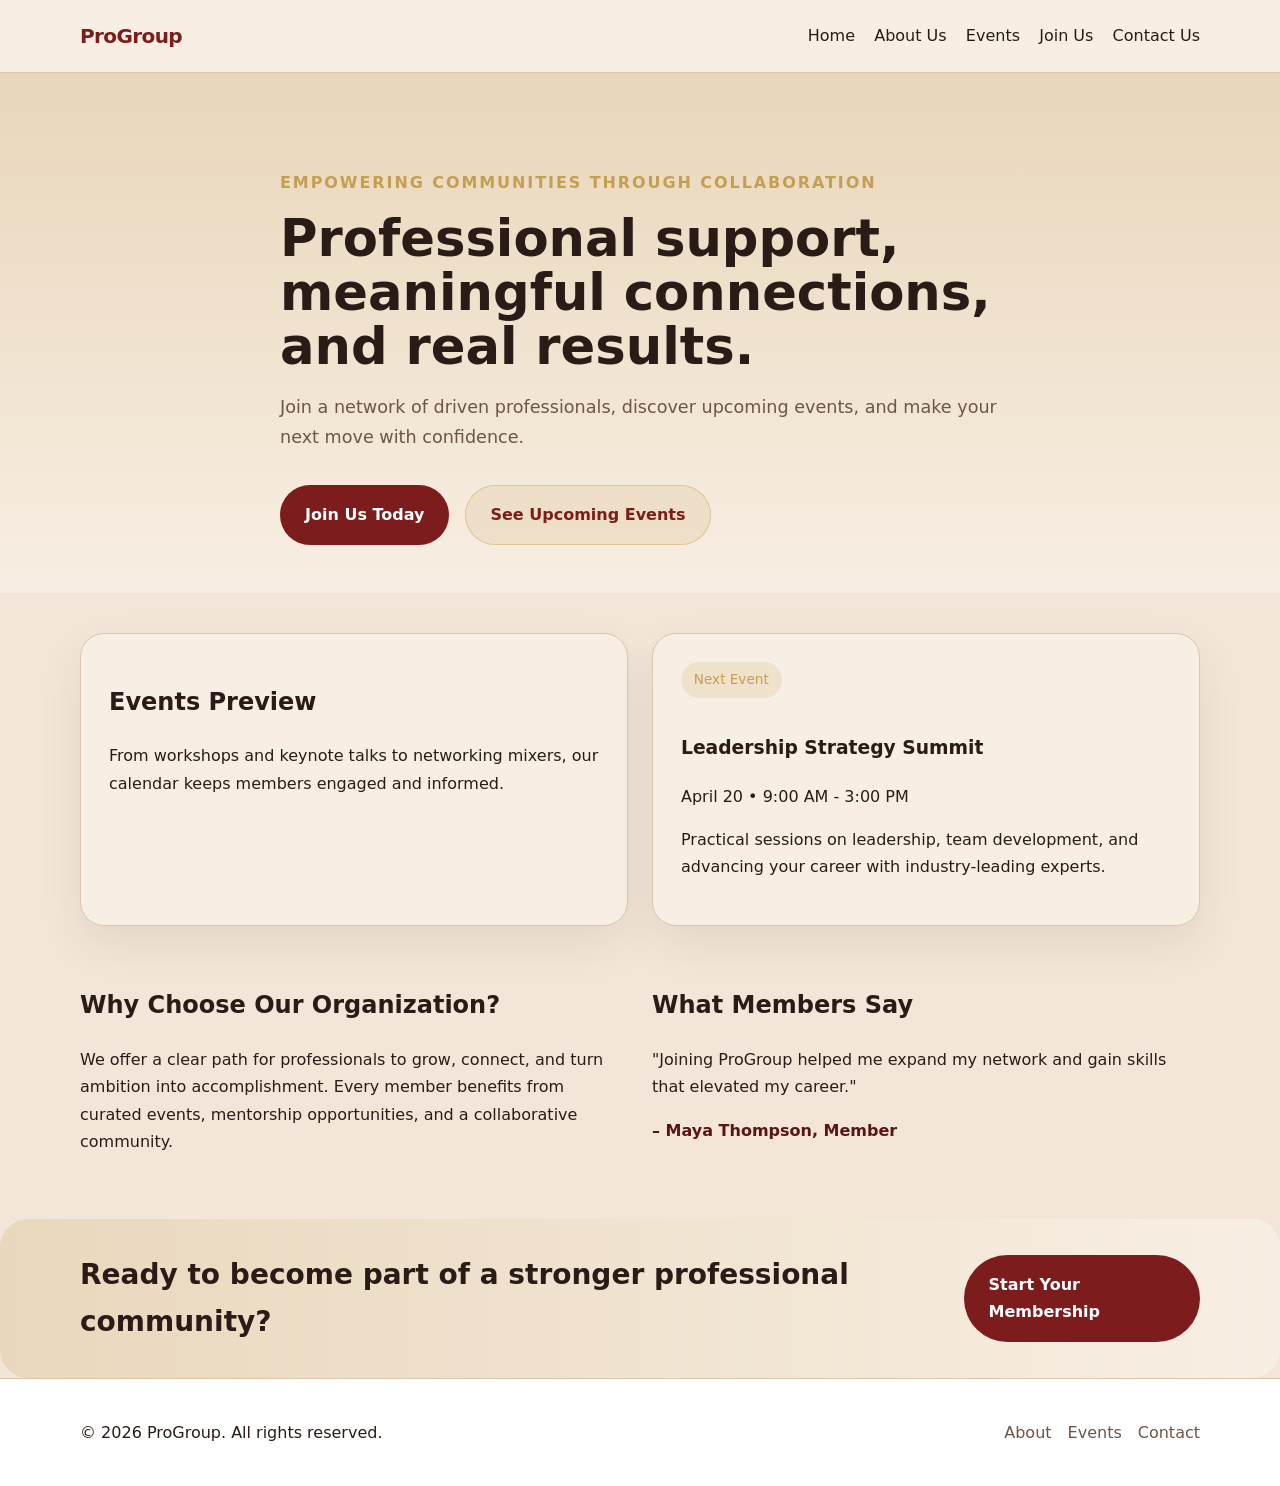
==== index.html @ 547cd1c5 "Upload 1 test" ====
<!DOCTYPE html>
<html lang="en">
<head>
  <meta charset="UTF-8" />
  <meta name="viewport" content="width=device-width, initial-scale=1.0" />
  <title>Professional Organization</title>
  <link rel="stylesheet" href="styles.css" />
</head>
<body>
  <header class="site-header">
    <div class="container header-inner">
      <a href="index.html" class="brand">ProGroup</a>
      <button class="nav-toggle" aria-label="Open navigation menu">☰</button>
      <nav class="site-nav">
        <a href="index.html">Home</a>
        <a href="about.html">About Us</a>
        <a href="events.html">Events</a>
        <a href="join.html">Join Us</a>
        <a href="contact.html">Contact Us</a>
      </nav>
    </div>
  </header>

  <main>
    <section class="hero">
      <div class="container hero-copy">
        <p class="eyebrow">Empowering communities through collaboration</p>
        <h1>Professional support, meaningful connections, and real results.</h1>
        <p class="lead">Join a network of driven professionals, discover upcoming events, and make your next move with confidence.</p>
        <div class="hero-actions">
          <a href="join.html" class="button primary">Join Us Today</a>
          <a href="events.html" class="button secondary">See Upcoming Events</a>
        </div>
      </div>
    </section>

    <section class="preview-section container">
      <div class="preview-item">
        <h2>Events Preview</h2>
        <p>From workshops and keynote talks to networking mixers, our calendar keeps members engaged and informed.</p>
      </div>
      <div class="preview-item highlight-card">
        <span class="tag">Next Event</span>
        <h3>Leadership Strategy Summit</h3>
        <p>April 20 • 9:00 AM - 3:00 PM</p>
        <p>Practical sessions on leadership, team development, and advancing your career with industry-leading experts.</p>
      </div>
    </section>

    <section class="feature-section container">
      <article>
        <h2>Why Choose Our Organization?</h2>
        <p>We offer a clear path for professionals to grow, connect, and turn ambition into accomplishment. Every member benefits from curated events, mentorship opportunities, and a collaborative community.</p>
      </article>
      <article>
        <h2>What Members Say</h2>
        <p>"Joining ProGroup helped me expand my network and gain skills that elevated my career."</p>
        <p class="testimonial-author">– Maya Thompson, Member</p>
      </article>
    </section>

    <section class="cta-banner">
      <div class="container">
        <h2>Ready to become part of a stronger professional community?</h2>
        <a href="join.html" class="button primary">Start Your Membership</a>
      </div>
    </section>
  </main>

  <footer class="site-footer">
    <div class="container footer-inner">
      <p>&copy; <span id="current-year"></span> ProGroup. All rights reserved.</p>
      <nav class="footer-nav">
        <a href="about.html">About</a>
        <a href="events.html">Events</a>
        <a href="contact.html">Contact</a>
      </nav>
    </div>
  </footer>

  <script src="script.js"></script>
</body>
</html>
---- styles.css ----
:root {
  --bg: #f3e6d8;
  --surface: #f8efe4;
  --text: #2b1b16;
  --muted: #6d5547;
  --primary: #7d1c1c;
  --primary-dark: #5b1414;
  --accent: #c49f4f;
  --border: #dcc5a9;
  --shadow: 0 18px 45px rgba(45, 20, 12, 0.08);
}

* {
  box-sizing: border-box;
}

body {
  margin: 0;
  font-family: Inter, system-ui, -apple-system, BlinkMacSystemFont, "Segoe UI", sans-serif;
  color: var(--text);
  background: var(--bg);
  line-height: 1.7;
}

a {
  color: inherit;
  text-decoration: none;
}

img {
  max-width: 100%;
}

.container {
  width: min(1120px, calc(100% - 2rem));
  margin: 0 auto;
}

.site-header {
  background: var(--surface);
  border-bottom: 1px solid var(--border);
  position: sticky;
  top: 0;
  z-index: 10;
}

.header-inner {
  display: flex;
  align-items: center;
  justify-content: space-between;
  gap: 1rem;
  min-height: 72px;
}

.brand {
  font-weight: 700;
  letter-spacing: -0.03em;
  font-size: 1.25rem;
  color: var(--primary);
}

.site-nav {
  display: flex;
  align-items: center;
  gap: 1.2rem;
}

.site-nav a {
  color: var(--text);
  font-weight: 500;
}

.nav-toggle {
  display: none;
  border: none;
  background: transparent;
  font-size: 1.5rem;
  cursor: pointer;
  color: var(--text);
}

.hero {
  background: linear-gradient(180deg, rgba(196, 159, 79, 0.22) 0%, rgba(248, 239, 228, 0.9) 100%);
  padding: 5rem 0 3rem;
}

.hero-copy {
  max-width: 720px;
}

.eyebrow {
  color: var(--accent);
  font-weight: 700;
  text-transform: uppercase;
  letter-spacing: 0.12em;
  margin-bottom: 1rem;
}

h1 {
  font-size: clamp(2.5rem, 4vw, 4rem);
  margin: 0;
  line-height: 1.05;
}

.lead {
  color: var(--muted);
  font-size: 1.1rem;
  margin: 1.25rem 0 2rem;
}

.hero-actions {
  display: flex;
  flex-wrap: wrap;
  gap: 1rem;
}

.button {
  display: inline-flex;
  align-items: center;
  justify-content: center;
  padding: 0.95rem 1.5rem;
  border-radius: 999px;
  border: 1px solid transparent;
  font-weight: 600;
  transition: transform 0.2s ease, box-shadow 0.2s ease, background 0.2s ease;
}

.button:hover {
  transform: translateY(-1px);
}

.primary {
  background: var(--primary);
  color: #fff;
}

.primary:hover {
  background: var(--primary-dark);
}

.secondary {
  background: rgba(196, 159, 79, 0.14);
  color: var(--primary);
  border-color: rgba(196, 159, 79, 0.4);
}

.preview-section,
.feature-section,
.info-grid,
.events-list,
.team-grid,
.contact-grid,
.testimonial-list {
  display: grid;
  gap: 1.5rem;
}

.preview-section {
  grid-template-columns: 1fr 1fr;
  margin: 2.5rem auto;
}

.preview-item,
.event-card,
.team-member,
.testimonial-card,
.contact-details,
.contact-form,
.feature-section > div,
.info-grid > div {
  background: var(--surface);
  border: 1px solid var(--border);
  padding: 1.75rem;
  border-radius: 24px;
  box-shadow: var(--shadow);
}

.highlight-card {
  position: relative;
}

.tag {
  display: inline-flex;
  padding: 0.4rem 0.8rem;
  background: rgba(184, 145, 61, 0.14);
  color: var(--accent);
  font-size: 0.85rem;
  border-radius: 999px;
  margin-bottom: 1rem;
}

.page-content {
  padding: 3rem 0;
}

.page-header h1 {
  font-size: clamp(2rem, 3vw, 2.75rem);
  margin: 0;
}

.page-header p {
  margin: 1rem 0 0;
  color: var(--muted);
}

.info-grid,
.feature-section,
.testimonial-list,
.team-grid,
.contact-grid {
  margin-top: 2rem;
}

.info-grid,
.feature-section,
.team-grid,
.contact-grid {
  grid-template-columns: repeat(2, minmax(0, 1fr));
}

.testimonial-list {
  grid-template-columns: repeat(2, minmax(0, 1fr));
}

.event-card {
  display: grid;
  grid-template-columns: 90px 1fr;
  gap: 1.25rem;
  align-items: center;
}

.event-date {
  display: inline-flex;
  align-items: center;
  justify-content: center;
  width: 72px;
  height: 72px;
  background: var(--primary);
  color: #fff;
  border-radius: 18px;
  font-weight: 700;
  font-size: 1.1rem;
}

.testimonial-card p {
  margin: 0;
}

.testimonial-author {
  margin-top: 1rem;
  color: var(--primary-dark);
  font-weight: 700;
}

.team-member h3 {
  margin-top: 0;
}

.contact-grid {
  grid-template-columns: 1.2fr 1fr;
  align-items: start;
}

.contact-form label {
  display: block;
  margin-top: 1rem;
  font-weight: 600;
}

.contact-form input,
.contact-form textarea {
  width: 100%;
  margin-top: 0.5rem;
  padding: 0.95rem 1rem;
  border: 1px solid var(--border);
  border-radius: 16px;
  background: #f7ede3;
  color: var(--text);
}

.contact-form button {
  margin-top: 1.5rem;
}

.cta-banner {
  margin: 3rem 0 0;
  padding: 2rem 0;
  background: linear-gradient(90deg, rgba(196, 159, 79, 0.2), rgba(248, 239, 228, 0.95));
  border-radius: 28px;
}

.cta-banner .container {
  display: flex;
  align-items: center;
  justify-content: space-between;
  gap: 1rem;
}

.cta-banner h2 {
  margin: 0;
  font-size: 1.75rem;
}

.site-footer {
  padding: 1.5rem 0;
  border-top: 1px solid var(--border);
  background: #fff;
}

.footer-inner {
  display: flex;
  justify-content: space-between;
  gap: 1rem;
  align-items: center;
}

.footer-nav {
  display: flex;
  gap: 1rem;
}

.footer-nav a {
  color: var(--muted);
}

@media (max-width: 900px) {
  .preview-section,
  .info-grid,
  .feature-section,
  .testimonial-list,
  .team-grid,
  .contact-grid {
    grid-template-columns: 1fr;
  }

  .cta-banner .container {
    flex-direction: column;
    align-items: flex-start;
  }
}

@media (max-width: 720px) {
  .header-inner {
    flex-wrap: wrap;
  }

  .site-nav {
    width: 100%;
    flex-direction: column;
    gap: 0.75rem;
    display: none;
  }

  .site-nav.open {
    display: flex;
  }

  .nav-toggle {
    display: inline-flex;
  }

  .event-card {
    grid-template-columns: 1fr;
  }
}
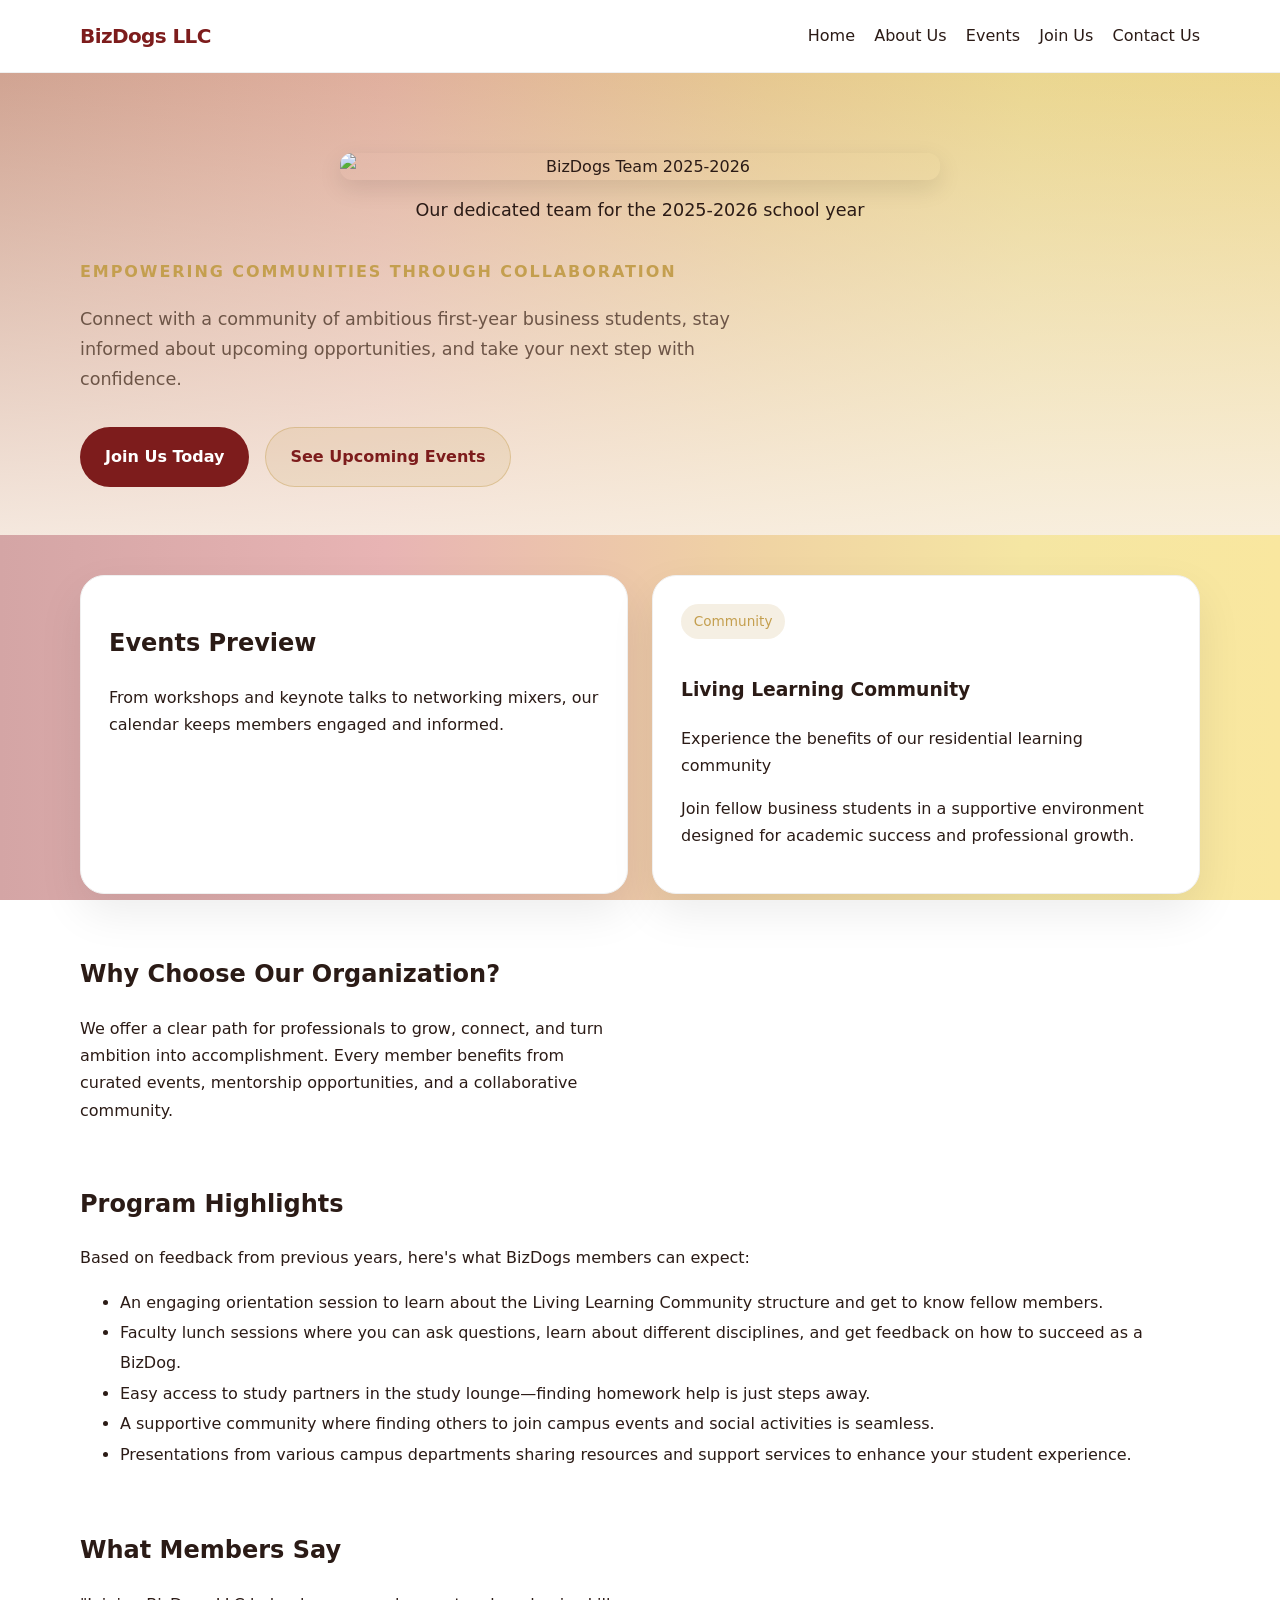
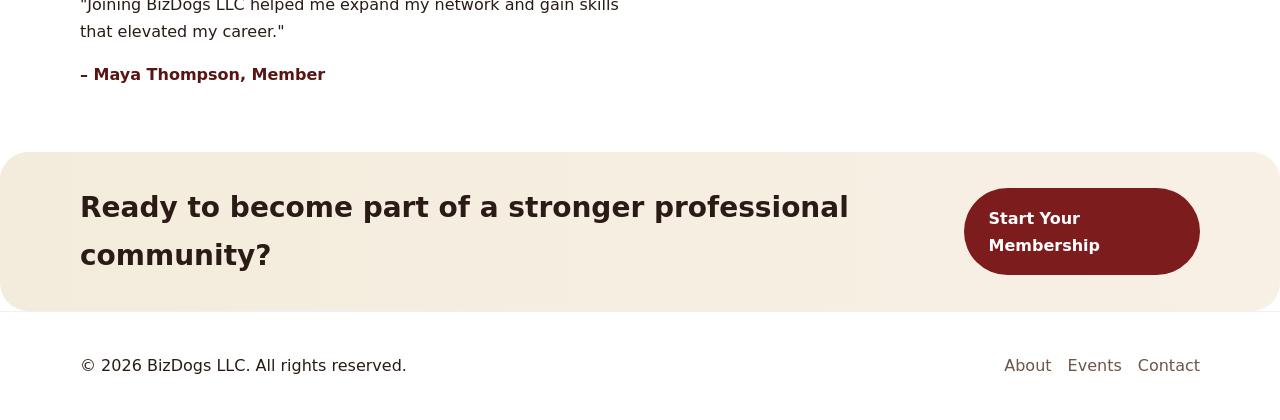
==== commit 65e83550: "Add files via upload" ====
--- a/index.html
+++ b/index.html
@@ -9,7 +9,7 @@
 <body>
   <header class="site-header">
     <div class="container header-inner">
-      <a href="index.html" class="brand">ProGroup</a>
+      <a href="index.html" class="brand">BizDogs LLC</a>
       <button class="nav-toggle" aria-label="Open navigation menu">☰</button>
       <nav class="site-nav">
         <a href="index.html">Home</a>
@@ -23,13 +23,19 @@
 
   <main>
     <section class="hero">
-      <div class="container hero-copy">
-        <p class="eyebrow">Empowering communities through collaboration</p>
-        <h1>Professional support, meaningful connections, and real results.</h1>
-        <p class="lead">Join a network of driven professionals, discover upcoming events, and make your next move with confidence.</p>
-        <div class="hero-actions">
-          <a href="join.html" class="button primary">Join Us Today</a>
-          <a href="events.html" class="button secondary">See Upcoming Events</a>
+      <div class="container">
+        <div style="text-align: center; margin-bottom: 2rem;">
+          <img src="BizDog Images/BizDogs of 25-26 School Year.png" alt="BizDogs Team 2025-2026" style="width: 100%; height: auto; max-width: 600px; display: block; margin: 0 auto; border-radius: 12px; box-shadow: 0 8px 25px rgba(0,0,0,0.1);">
+          <p style="text-align: center; margin-top: 1rem; color: var(--text); font-size: 1.1rem;">Our dedicated team for the 2025-2026 school year</p>
+        </div>
+        <div class="hero-copy">
+          <p class="eyebrow">Empowering communities through collaboration</p>
+          <p class="lead">Connect with a community of ambitious first-year business students, stay informed about upcoming opportunities, and take your next step with confidence.
+</p>
+          <div class="hero-actions">
+            <a href="join.html" class="button primary">Join Us Today</a>
+            <a href="events.html" class="button secondary">See Upcoming Events</a>
+          </div>
         </div>
       </div>
     </section>
@@ -40,10 +46,10 @@
         <p>From workshops and keynote talks to networking mixers, our calendar keeps members engaged and informed.</p>
       </div>
       <div class="preview-item highlight-card">
-        <span class="tag">Next Event</span>
-        <h3>Leadership Strategy Summit</h3>
-        <p>April 20 • 9:00 AM - 3:00 PM</p>
-        <p>Practical sessions on leadership, team development, and advancing your career with industry-leading experts.</p>
+        <span class="tag">Community</span>
+        <h3>Living Learning Community</h3>
+        <p>Experience the benefits of our residential learning community</p>
+        <p>Join fellow business students in a supportive environment designed for academic success and professional growth.</p>
       </div>
     </section>
 
@@ -52,9 +58,20 @@
         <h2>Why Choose Our Organization?</h2>
         <p>We offer a clear path for professionals to grow, connect, and turn ambition into accomplishment. Every member benefits from curated events, mentorship opportunities, and a collaborative community.</p>
       </article>
+      <article style="grid-column: 1 / -1;">
+        <h2>Program Highlights</h2>
+        <p>Based on feedback from previous years, here's what BizDogs members can expect:</p>
+        <ul style="margin-top: 1rem; line-height: 1.9;">
+          <li>An engaging orientation session to learn about the Living Learning Community structure and get to know fellow members.</li>
+          <li>Faculty lunch sessions where you can ask questions, learn about different disciplines, and get feedback on how to succeed as a BizDog.</li>
+          <li>Easy access to study partners in the study lounge—finding homework help is just steps away.</li>
+          <li>A supportive community where finding others to join campus events and social activities is seamless.</li>
+          <li>Presentations from various campus departments sharing resources and support services to enhance your student experience.</li>
+        </ul>
+      </article>
       <article>
         <h2>What Members Say</h2>
-        <p>"Joining ProGroup helped me expand my network and gain skills that elevated my career."</p>
+        <p>"Joining BizDogs LLC helped me expand my network and gain skills that elevated my career."</p>
         <p class="testimonial-author">– Maya Thompson, Member</p>
       </article>
     </section>
@@ -69,7 +86,7 @@
 
   <footer class="site-footer">
     <div class="container footer-inner">
-      <p>&copy; <span id="current-year"></span> ProGroup. All rights reserved.</p>
+      <p>&copy; <span id="current-year"></span> BizDogs LLC. All rights reserved.</p>
       <nav class="footer-nav">
         <a href="about.html">About</a>
         <a href="events.html">Events</a>
--- a/styles.css
+++ b/styles.css
@@ -1,13 +1,13 @@
 :root {
-  --bg: #f3e6d8;
-  --surface: #f8efe4;
+  --bg: linear-gradient(90deg, #D4A5A5 0%, #E8B4B4 30%, #F0D4A3 60%, #F5E6A3 80%, #F9E79F 100%);
+  --surface: #ffffff;
   --text: #2b1b16;
   --muted: #6d5547;
   --primary: #7d1c1c;
   --primary-dark: #5b1414;
   --accent: #c49f4f;
-  --border: #dcc5a9;
-  --shadow: 0 18px 45px rgba(45, 20, 12, 0.08);
+  --border: #f0f0f0;
+  --shadow: 0 18px 45px rgba(0, 0, 0, 0.08);
 }
 
 * {
@@ -19,6 +19,8 @@
   font-family: Inter, system-ui, -apple-system, BlinkMacSystemFont, "Segoe UI", sans-serif;
   color: var(--text);
   background: var(--bg);
+  background-attachment: fixed;
+  min-height: 100vh;
   line-height: 1.7;
 }
 
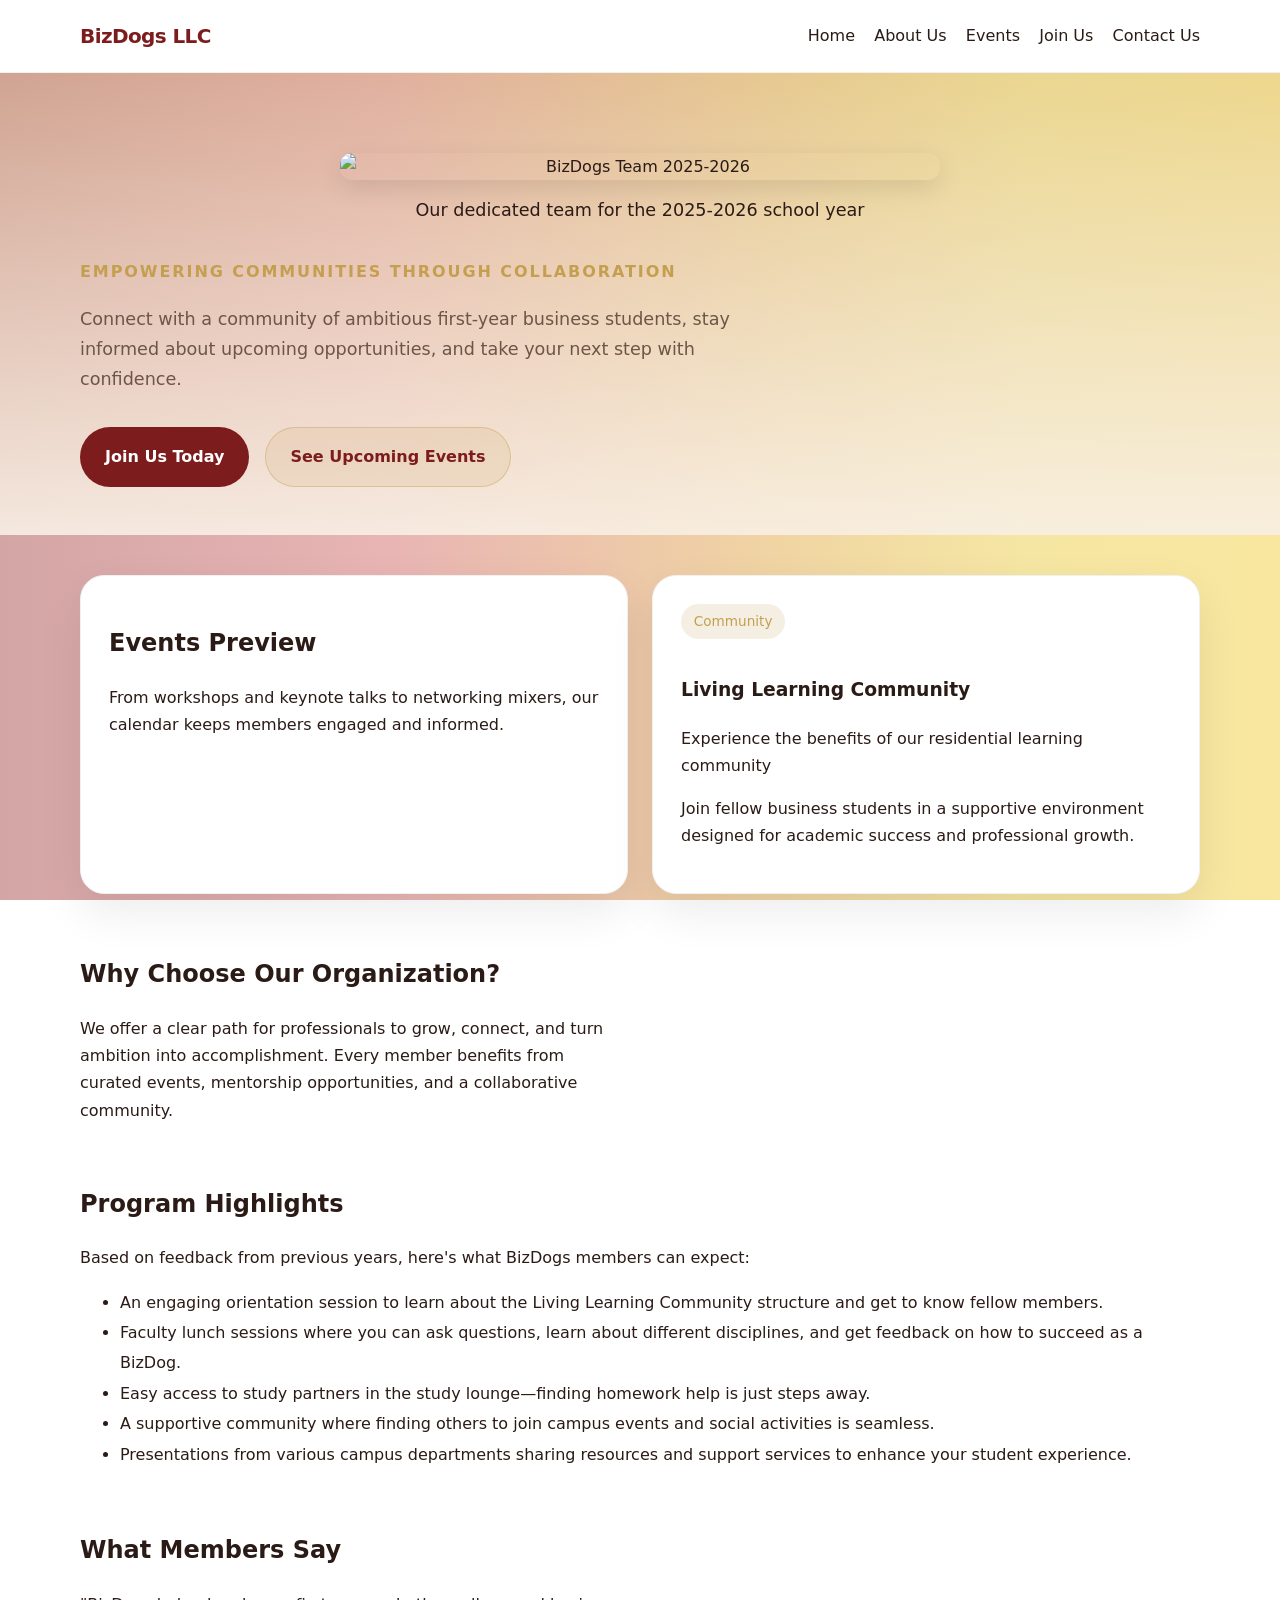
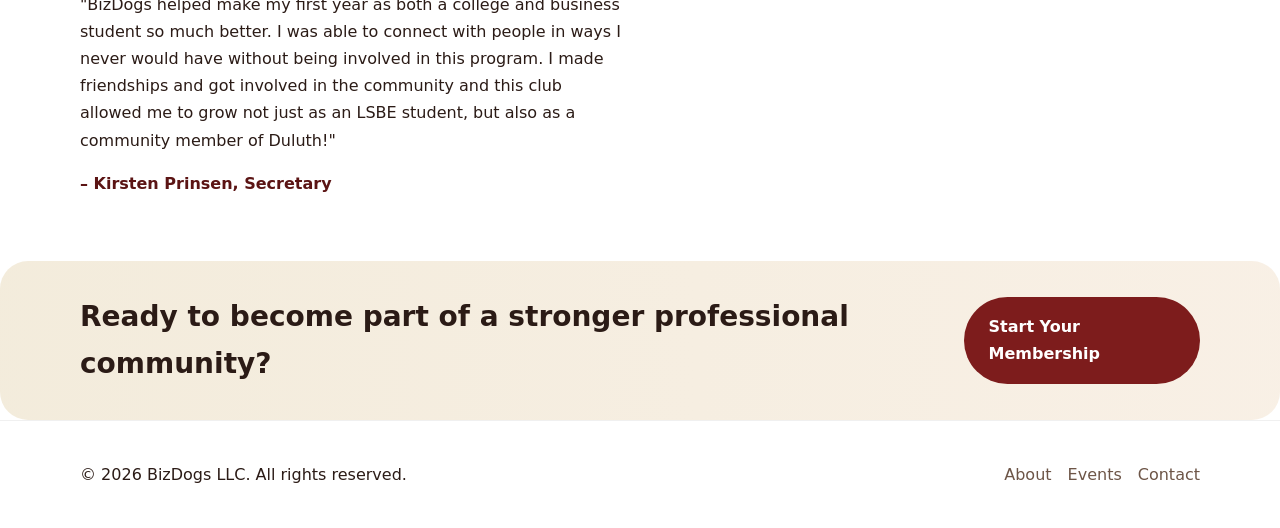
==== commit d6195f6f: "Add files via upload" ====
--- a/index.html
+++ b/index.html
@@ -25,7 +25,7 @@
     <section class="hero">
       <div class="container">
         <div style="text-align: center; margin-bottom: 2rem;">
-          <img src="BizDog Images/BizDogs of 25-26 School Year.png" alt="BizDogs Team 2025-2026" style="width: 100%; height: auto; max-width: 600px; display: block; margin: 0 auto; border-radius: 12px; box-shadow: 0 8px 25px rgba(0,0,0,0.1);">
+          <img src="bizdog-images/BizDogs_of_25-26_School_Year.png" alt="BizDogs Team 2025-2026" style="width: 100%; height: auto; max-width: 600px; display: block; margin: 0 auto; border-radius: 12px; box-shadow: 0 8px 25px rgba(0,0,0,0.1);">
           <p style="text-align: center; margin-top: 1rem; color: var(--text); font-size: 1.1rem;">Our dedicated team for the 2025-2026 school year</p>
         </div>
         <div class="hero-copy">
@@ -71,8 +71,8 @@
       </article>
       <article>
         <h2>What Members Say</h2>
-        <p>"Joining BizDogs LLC helped me expand my network and gain skills that elevated my career."</p>
-        <p class="testimonial-author">– Maya Thompson, Member</p>
+        <p>"BizDogs helped make my first year as both a college and business student so much better. I was able to connect with people in ways I never would have without being involved in this program. I made friendships and got involved in the community and this club allowed me to grow not just as an LSBE student, but also as a community member of Duluth!"</p>
+        <p class="testimonial-author">– Kirsten Prinsen, Secretary</p>
       </article>
     </section>
 
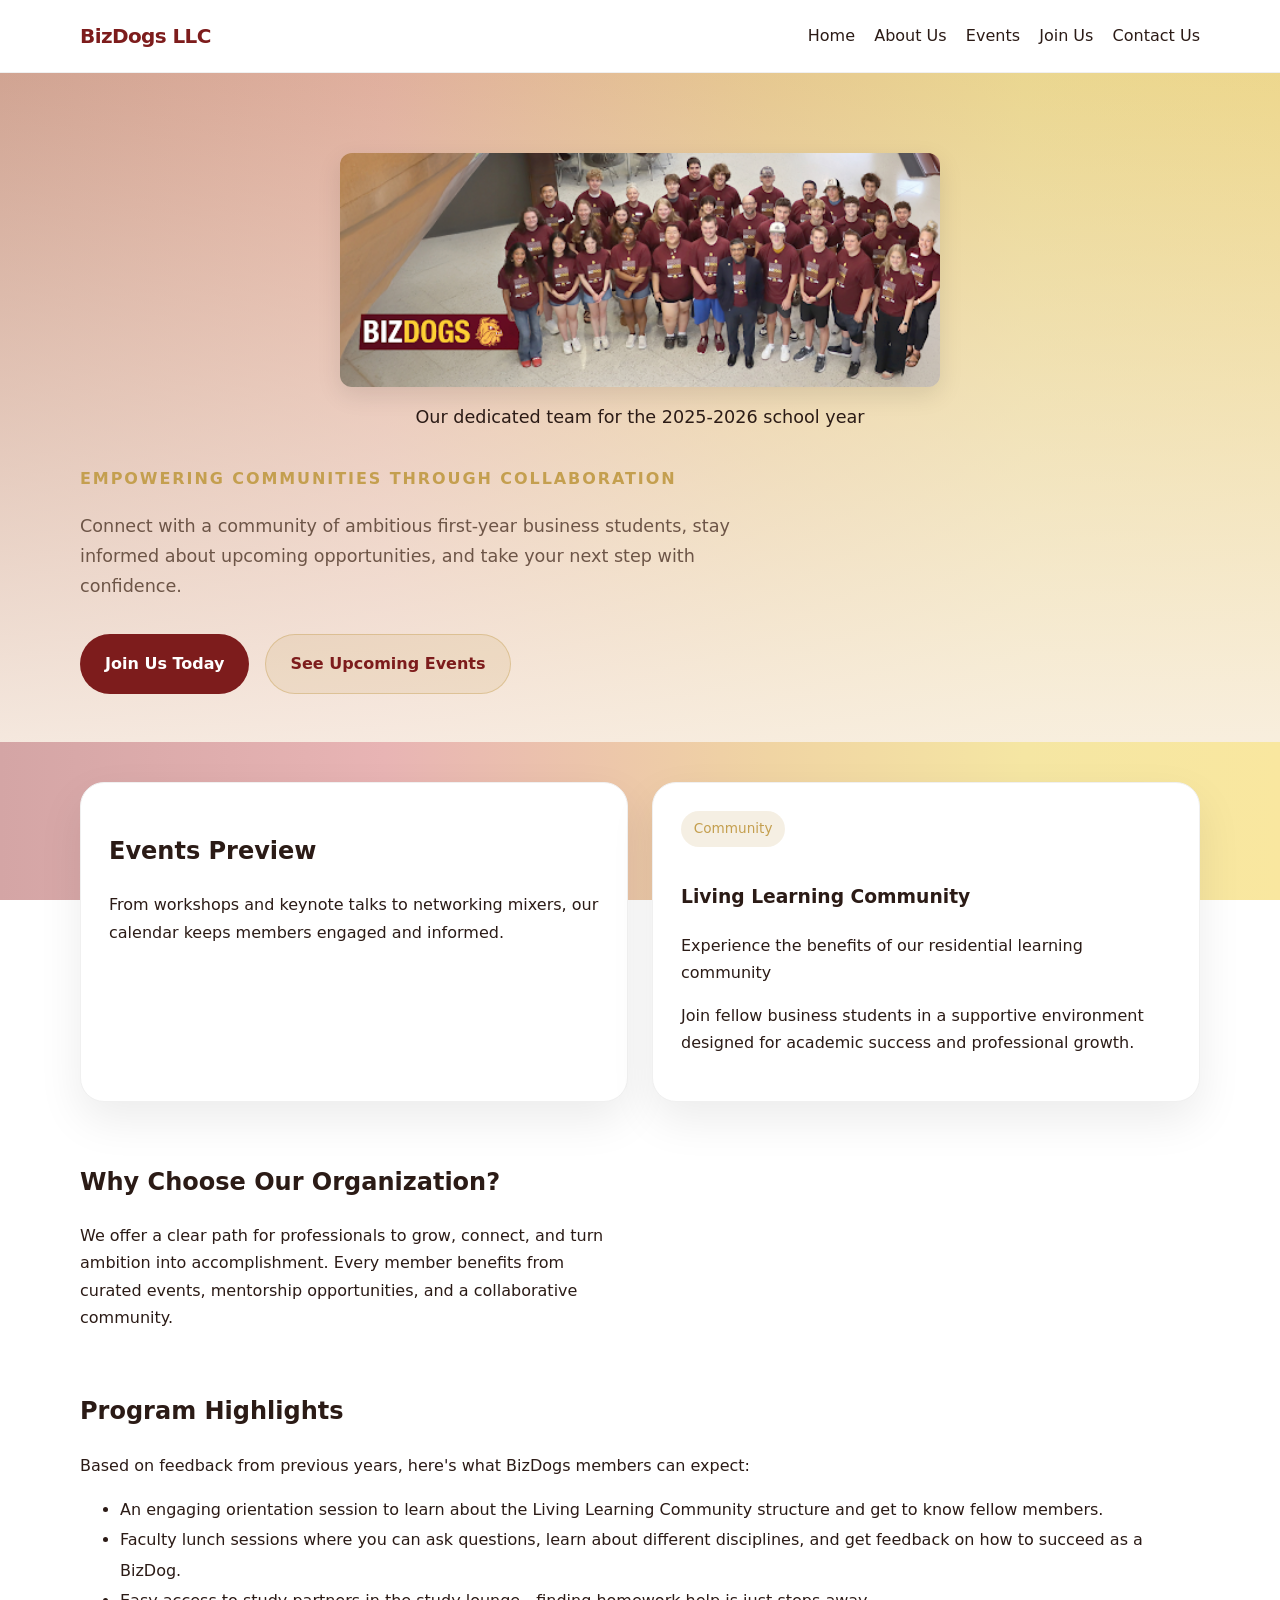
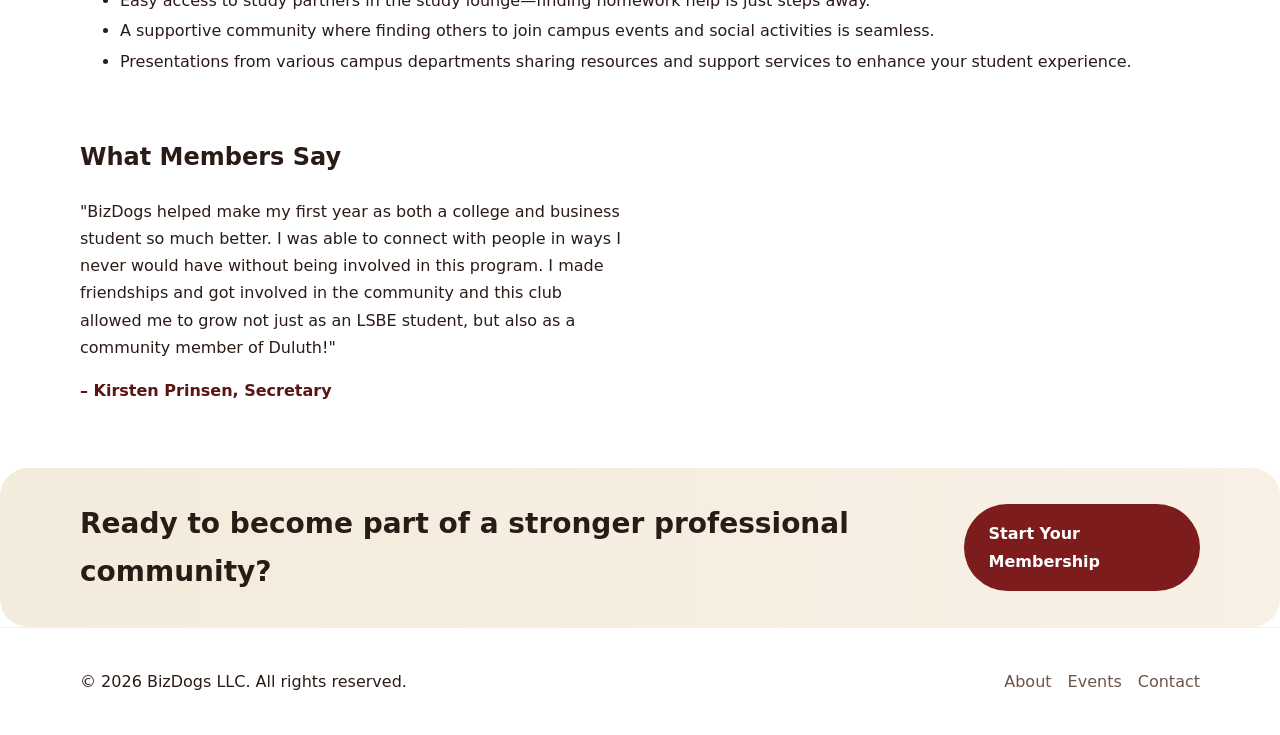
==== commit 4986b0be: "Update image source path in index.html" ====
--- a/index.html
+++ b/index.html
@@ -25,7 +25,7 @@
     <section class="hero">
       <div class="container">
         <div style="text-align: center; margin-bottom: 2rem;">
-          <img src="bizdog-images/BizDogs_of_25-26_School_Year.png" alt="BizDogs Team 2025-2026" style="width: 100%; height: auto; max-width: 600px; display: block; margin: 0 auto; border-radius: 12px; box-shadow: 0 8px 25px rgba(0,0,0,0.1);">
+          <img src="BizDogs_of_25-26_School_Year.png" alt="BizDogs Team 2025-2026" style="width: 100%; height: auto; max-width: 600px; display: block; margin: 0 auto; border-radius: 12px; box-shadow: 0 8px 25px rgba(0,0,0,0.1);">
           <p style="text-align: center; margin-top: 1rem; color: var(--text); font-size: 1.1rem;">Our dedicated team for the 2025-2026 school year</p>
         </div>
         <div class="hero-copy">
